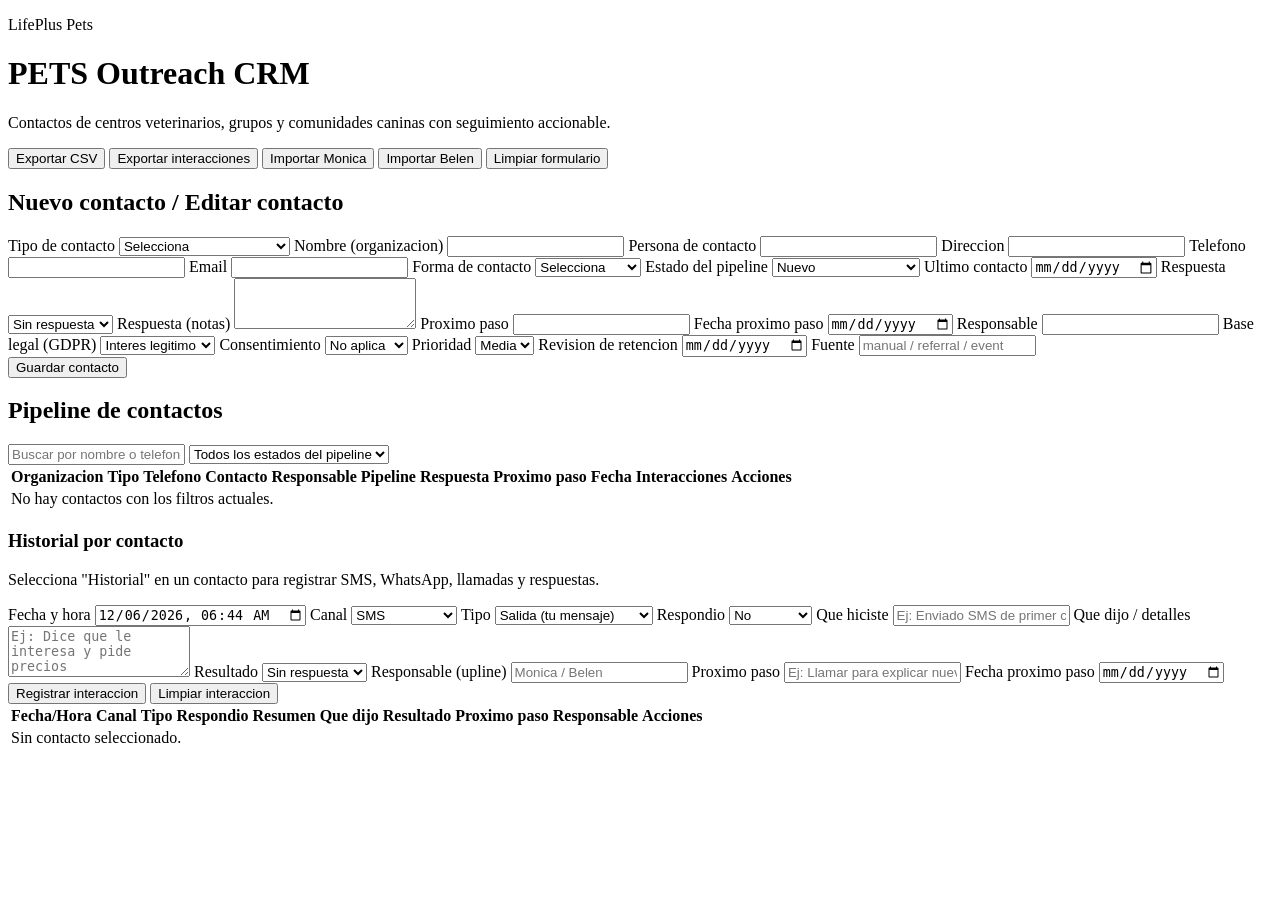
==== crm/index.html @ 95fd9d4e "feat: add Monica/Belen upline imports to CRM" ====
<!doctype html>
<html lang="es">
  <head>
    <meta charset="UTF-8" />
    <meta name="viewport" content="width=device-width, initial-scale=1.0" />
    <title>PETS Outreach CRM</title>
    <link rel="stylesheet" href="./styles.css" />
  </head>
  <body>
    <header class="hero">
      <p class="eyebrow">LifePlus Pets</p>
      <h1>PETS Outreach CRM</h1>
      <p class="subtitle">
        Contactos de centros veterinarios, grupos y comunidades caninas con
        seguimiento accionable.
      </p>
      <div class="hero-actions">
        <button id="exportCsvBtn" class="btn btn-primary">Exportar CSV</button>
        <button id="exportInteractionsBtn" class="btn btn-secondary">
          Exportar interacciones
        </button>
        <button id="importMonicaBtn" class="btn btn-secondary">
          Importar Monica
        </button>
        <button id="importBelenBtn" class="btn btn-secondary">
          Importar Belen
        </button>
        <button id="clearFormBtn" class="btn btn-secondary" type="button">
          Limpiar formulario
        </button>
      </div>
    </header>

    <main class="layout">
      <section class="card">
        <h2>Nuevo contacto / Editar contacto</h2>
        <form id="contactForm" class="form-grid">
          <input type="hidden" id="recordId" />

          <label>
            Tipo de contacto
            <select id="contactType" required>
              <option value="">Selecciona</option>
              <option value="veterinary_clinic">Centro veterinario</option>
              <option value="dog_community">Grupo/comunidad canina</option>
              <option value="trainer">Adiestrador</option>
              <option value="breeder">Criador</option>
              <option value="pet_store">Tienda de mascotas</option>
              <option value="other">Otro</option>
            </select>
          </label>

          <label>
            Nombre (organizacion)
            <input id="organizationName" required />
          </label>

          <label>
            Persona de contacto
            <input id="contactName" />
          </label>

          <label>
            Direccion
            <input id="address" required />
          </label>

          <label>
            Telefono
            <input id="phone" required />
          </label>

          <label>
            Email
            <input id="email" type="email" />
          </label>

          <label>
            Forma de contacto
            <select id="preferredContactMethod" required>
              <option value="">Selecciona</option>
              <option value="phone">Telefono</option>
              <option value="email">Email</option>
              <option value="whatsapp">WhatsApp</option>
              <option value="instagram_dm">Instagram DM</option>
              <option value="in_person">Presencial</option>
            </select>
          </label>

          <label>
            Estado del pipeline
            <select id="pipelineStage" required>
              <option value="nuevo">Nuevo</option>
              <option value="intento_1_enviado">Intento 1 enviado</option>
              <option value="intento_2_enviado">Intento 2 enviado</option>
              <option value="conversacion_abierta">Conversacion abierta</option>
              <option value="interesado">Interesado</option>
              <option value="propuesta_enviada">Propuesta enviada</option>
              <option value="en_negociacion">En negociacion</option>
              <option value="ganado">Ganado</option>
              <option value="perdido">Perdido</option>
              <option value="en_nurture">En nurture</option>
            </select>
          </label>

          <label>
            Ultimo contacto
            <input id="lastContactDate" type="date" />
          </label>

          <label>
            Respuesta
            <select id="responseStatus" required>
              <option value="sin_respuesta">Sin respuesta</option>
              <option value="interesado">Interesado</option>
              <option value="no_interesado">No interesado</option>
              <option value="recontactar">Recontactar</option>
              <option value="referido">Referido</option>
            </select>
          </label>

          <label class="full-width">
            Respuesta (notas)
            <textarea id="responseNotes" rows="3"></textarea>
          </label>

          <label>
            Proximo paso
            <input id="nextStep" required />
          </label>

          <label>
            Fecha proximo paso
            <input id="nextStepDue" type="date" />
          </label>

          <label>
            Responsable
            <input id="owner" />
          </label>

          <label>
            Base legal (GDPR)
            <select id="legalBasis">
              <option value="interes_legitimo">Interes legitimo</option>
              <option value="precontractual">Precontractual</option>
              <option value="consentimiento">Consentimiento</option>
            </select>
          </label>

          <label>
            Consentimiento
            <select id="consentStatus">
              <option value="no_aplica">No aplica</option>
              <option value="pendiente">Pendiente</option>
              <option value="otorgado">Otorgado</option>
              <option value="retirado">Retirado</option>
            </select>
          </label>

          <label>
            Prioridad
            <select id="priority">
              <option value="high">Alta</option>
              <option value="medium" selected>Media</option>
              <option value="low">Baja</option>
            </select>
          </label>

          <label>
            Revision de retencion
            <input id="retentionReviewAt" type="date" />
          </label>

          <label>
            Fuente
            <input id="source" placeholder="manual / referral / event" />
          </label>

          <div class="full-width">
            <button class="btn btn-primary" type="submit">
              Guardar contacto
            </button>
          </div>
        </form>
      </section>

      <section class="card">
        <div class="table-header">
          <h2>Pipeline de contactos</h2>
          <div class="filters">
            <input id="searchInput" placeholder="Buscar por nombre o telefono" />
            <select id="statusFilter">
              <option value="">Todos los estados del pipeline</option>
              <option value="nuevo">Nuevo</option>
              <option value="intento_1_enviado">Intento 1 enviado</option>
              <option value="intento_2_enviado">Intento 2 enviado</option>
              <option value="conversacion_abierta">Conversacion abierta</option>
              <option value="interesado">Interesado</option>
              <option value="propuesta_enviada">Propuesta enviada</option>
              <option value="en_negociacion">En negociacion</option>
              <option value="ganado">Ganado</option>
              <option value="perdido">Perdido</option>
              <option value="en_nurture">En nurture</option>
            </select>
          </div>
        </div>

        <div class="table-wrap">
          <table>
            <thead>
              <tr>
                <th>Organizacion</th>
                <th>Tipo</th>
                <th>Telefono</th>
                <th>Contacto</th>
                <th>Responsable</th>
                <th>Pipeline</th>
                <th>Respuesta</th>
                <th>Proximo paso</th>
                <th>Fecha</th>
                <th>Interacciones</th>
                <th>Acciones</th>
              </tr>
            </thead>
            <tbody id="contactsTableBody"></tbody>
          </table>
        </div>

        <section id="historyPanel" class="history-panel">
          <h3>Historial por contacto</h3>
          <p id="historyContactMeta" class="history-meta">
            Selecciona "Historial" en un contacto para registrar SMS,
            WhatsApp, llamadas y respuestas.
          </p>

          <form id="interactionForm" class="form-grid">
            <label>
              Fecha y hora
              <input id="interactionAt" type="datetime-local" required />
            </label>

            <label>
              Canal
              <select id="interactionChannel" required>
                <option value="sms">SMS</option>
                <option value="whatsapp">WhatsApp</option>
                <option value="phone_call">Llamada</option>
                <option value="email">Email</option>
                <option value="instagram_dm">Instagram DM</option>
                <option value="in_person">Presencial</option>
                <option value="other">Otro</option>
              </select>
            </label>

            <label>
              Tipo
              <select id="interactionType" required>
                <option value="outbound">Salida (tu mensaje)</option>
                <option value="inbound">Entrada (su respuesta)</option>
                <option value="note">Nota interna</option>
              </select>
            </label>

            <label>
              Respondio
              <select id="interactionResponded">
                <option value="no">No</option>
                <option value="si">Si</option>
                <option value="pendiente">Pendiente</option>
              </select>
            </label>

            <label class="full-width">
              Que hiciste
              <input
                id="interactionSummary"
                placeholder="Ej: Enviado SMS de primer contacto"
                required
              />
            </label>

            <label class="full-width">
              Que dijo / detalles
              <textarea
                id="interactionSaid"
                rows="3"
                placeholder="Ej: Dice que le interesa y pide precios"
              ></textarea>
            </label>

            <label>
              Resultado
              <select id="interactionResult">
                <option value="sin_respuesta">Sin respuesta</option>
                <option value="interesado">Interesado</option>
                <option value="no_interesado">No interesado</option>
                <option value="recontactar">Recontactar</option>
                <option value="referido">Referido</option>
                <option value="cita_llamada">Cita llamada</option>
              </select>
            </label>

            <label>
              Responsable (upline)
              <input id="interactionOwner" placeholder="Monica / Belen" />
            </label>

            <label class="full-width">
              Proximo paso
              <input
                id="interactionNextStep"
                placeholder="Ej: Llamar para explicar nueva linea Pets"
              />
            </label>

            <label>
              Fecha proximo paso
              <input id="interactionNextDue" type="date" />
            </label>

            <div class="full-width history-actions">
              <button class="btn btn-primary" type="submit">
                Registrar interaccion
              </button>
              <button
                id="clearInteractionFormBtn"
                class="btn btn-secondary"
                type="button"
              >
                Limpiar interaccion
              </button>
            </div>
          </form>

          <div class="history-list-wrap">
            <table>
              <thead>
                <tr>
                  <th>Fecha/Hora</th>
                  <th>Canal</th>
                  <th>Tipo</th>
                  <th>Respondio</th>
                  <th>Resumen</th>
                  <th>Que dijo</th>
                  <th>Resultado</th>
                  <th>Proximo paso</th>
                  <th>Responsable</th>
                  <th>Acciones</th>
                </tr>
              </thead>
              <tbody id="interactionsTableBody">
                <tr>
                  <td colspan="10">Sin contacto seleccionado.</td>
                </tr>
              </tbody>
            </table>
          </div>
        </section>
      </section>
    </main>

    <script src="./app.js"></script>
  </body>
</html>
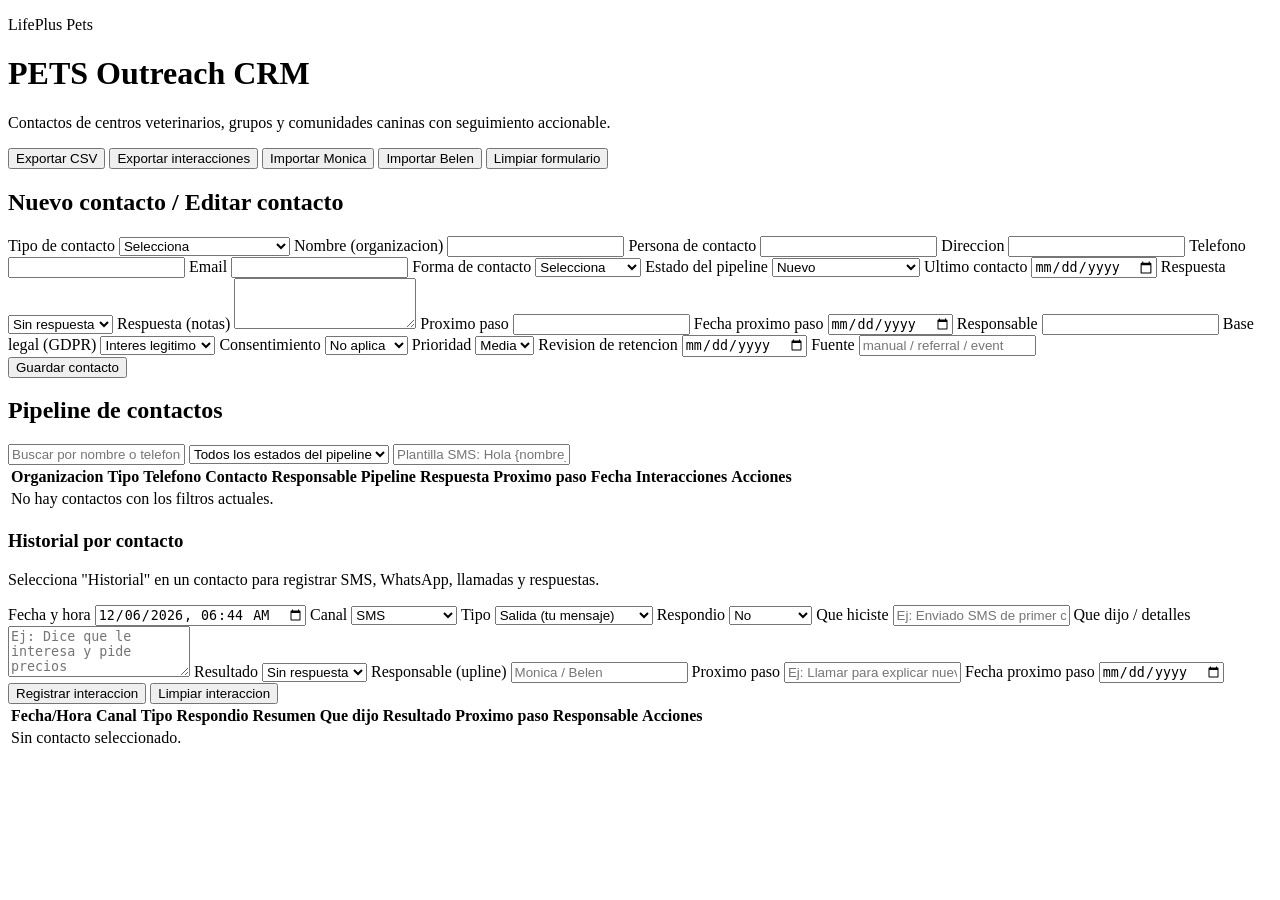
==== commit 3a065d45: "feat(crm): default SMS template and short-name formatting" ====
--- a/crm/index.html
+++ b/crm/index.html
@@ -203,6 +203,10 @@
               <option value="perdido">Perdido</option>
               <option value="en_nurture">En nurture</option>
             </select>
+            <input
+              id="smsTemplateInput"
+              placeholder="Plantilla SMS: Hola {nombre_corto}, Peter y Maika de LifePlus..."
+            />
           </div>
         </div>
 
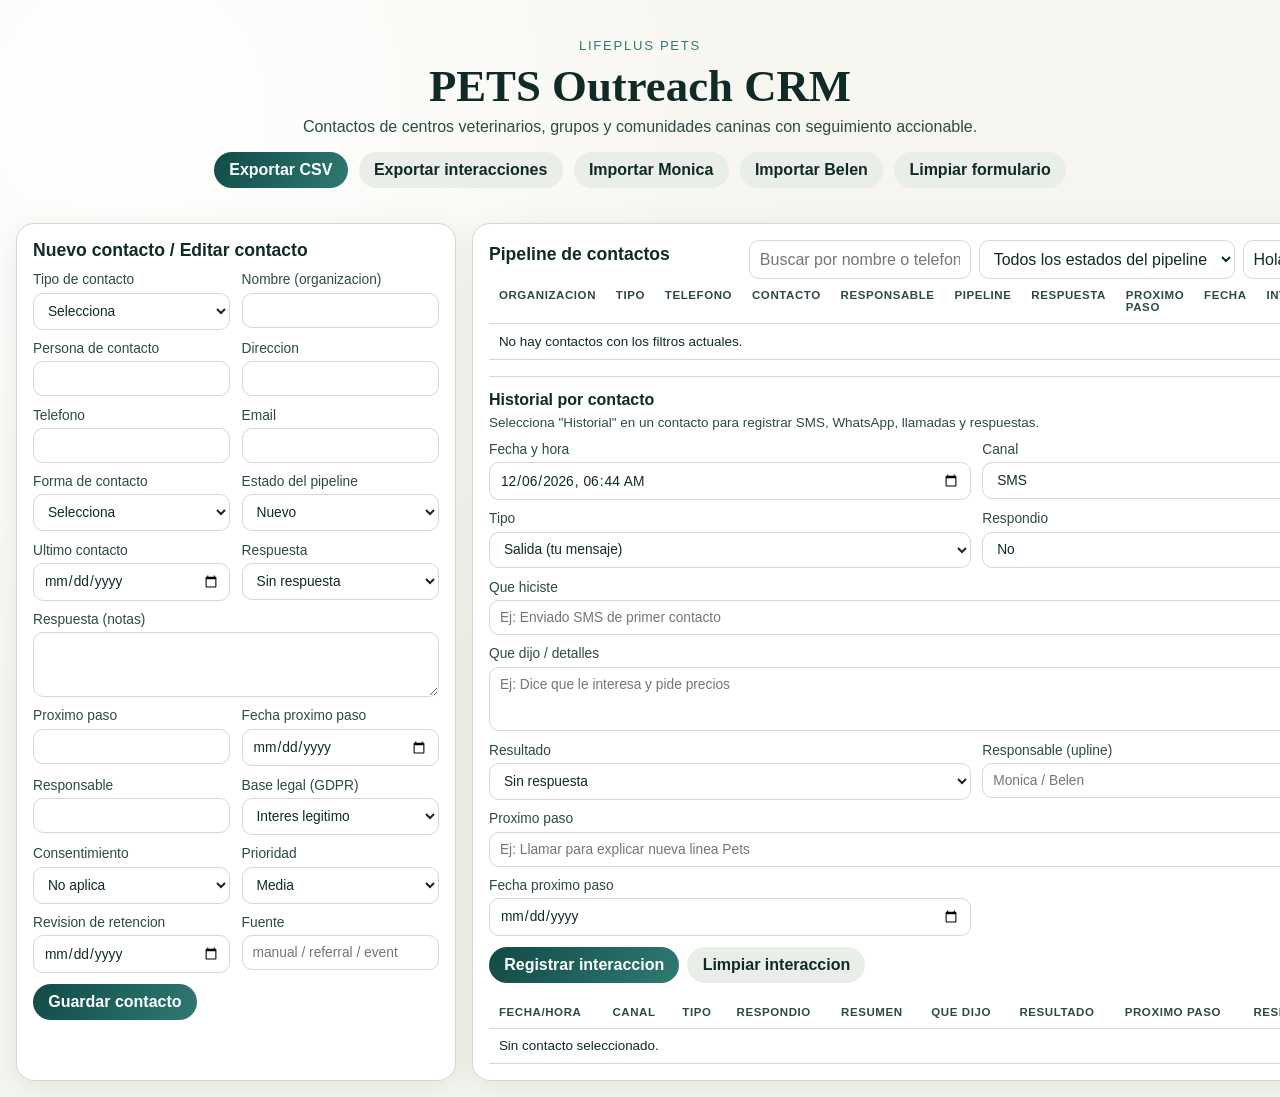
==== commit e6010c06: "feat(crm): fix scroll reset, merge server/local data, add SMS sent indicator - Preserve scroll posit" ====
--- a/crm/index.html
+++ b/crm/index.html
@@ -186,6 +186,7 @@
       </section>
 
       <section class="card">
+        <div id="smsStatsBar" style="display:none;background:#d1fae5;color:#065f46;padding:6px 12px;border-radius:6px;font-size:0.85rem;font-weight:600;margin-bottom:8px;"></div>
         <div class="table-header">
           <h2>Pipeline de contactos</h2>
           <div class="filters">
@@ -205,7 +206,7 @@
             </select>
             <input
               id="smsTemplateInput"
-              placeholder="Plantilla SMS: Hola {nombre_corto}, Peter y Maika de LifePlus..."
+              placeholder="Plantilla SMS: Hola {nombre_corto}, somos Peter y Maika de LifePlus..."
             />
           </div>
         </div>
--- a/crm/styles.css
+++ b/crm/styles.css
@@ -0,0 +1,278 @@
+@import url("https://fonts.googleapis.com/css2?family=Space+Grotesk:wght@400;500;700&family=Fraunces:opsz,wght@9..144,600&display=swap");
+
+:root {
+  --bg: #f6f5ef;
+  --ink: #102a27;
+  --ink-soft: #2d4a46;
+  --brand: #114b46;
+  --brand-2: #2f7a72;
+  --accent: #d95f87;
+  --lime: #9bcf3c;
+  --line: #d7d8ce;
+  --card: #ffffff;
+}
+
+* {
+  box-sizing: border-box;
+}
+
+body {
+  margin: 0;
+  font-family: "Space Grotesk", sans-serif;
+  background: radial-gradient(circle at 10% 10%, #ffffff 0%, var(--bg) 45%),
+    linear-gradient(120deg, #eef3e5 0%, #f7f0ea 100%);
+  color: var(--ink);
+}
+
+.hero {
+  padding: 2.4rem 1.2rem 1.2rem;
+  text-align: center;
+}
+
+.eyebrow {
+  margin: 0;
+  font-size: 0.82rem;
+  text-transform: uppercase;
+  letter-spacing: 0.13em;
+  color: var(--brand-2);
+}
+
+h1 {
+  font-family: "Fraunces", serif;
+  margin: 0.4rem 0;
+  font-size: clamp(1.9rem, 4vw, 2.8rem);
+}
+
+.subtitle {
+  margin: 0 auto;
+  max-width: 860px;
+  color: var(--ink-soft);
+}
+
+.hero-actions {
+  margin-top: 1rem;
+  display: flex;
+  gap: 0.7rem;
+  justify-content: center;
+  flex-wrap: wrap;
+}
+
+.layout {
+  max-width: 1280px;
+  margin: 0 auto;
+  padding: 1rem;
+  display: grid;
+  gap: 1rem;
+  grid-template-columns: 1fr;
+}
+
+@media (min-width: 1100px) {
+  .layout {
+    grid-template-columns: 440px 1fr;
+  }
+}
+
+.card {
+  background: var(--card);
+  border: 1px solid var(--line);
+  border-radius: 18px;
+  box-shadow: 0 6px 30px rgba(25, 52, 48, 0.08);
+  padding: 1rem;
+}
+
+h2 {
+  margin-top: 0;
+  margin-bottom: 0.7rem;
+  font-size: 1.1rem;
+}
+
+.form-grid {
+  display: grid;
+  grid-template-columns: 1fr 1fr;
+  gap: 0.7rem;
+}
+
+.full-width {
+  grid-column: 1 / -1;
+}
+
+label {
+  display: flex;
+  flex-direction: column;
+  gap: 0.34rem;
+  font-size: 0.86rem;
+  color: var(--ink-soft);
+}
+
+input,
+select,
+textarea,
+button {
+  font: inherit;
+}
+
+input,
+select,
+textarea {
+  border: 1px solid var(--line);
+  border-radius: 10px;
+  padding: 0.56rem 0.62rem;
+  background: #fff;
+  color: var(--ink);
+}
+
+textarea {
+  resize: vertical;
+}
+
+.btn {
+  border-radius: 999px;
+  padding: 0.56rem 0.95rem;
+  border: 0;
+  cursor: pointer;
+  font-weight: 600;
+}
+
+.btn-primary {
+  background: linear-gradient(120deg, var(--brand) 0%, var(--brand-2) 100%);
+  color: #fff;
+}
+
+.btn-secondary {
+  background: #e9eee8;
+  color: var(--ink);
+}
+
+.table-header {
+  display: flex;
+  justify-content: space-between;
+  gap: 0.7rem;
+  align-items: center;
+  flex-wrap: wrap;
+}
+
+.filters {
+  display: flex;
+  gap: 0.5rem;
+  flex-wrap: wrap;
+}
+
+.table-wrap {
+  overflow-x: auto;
+}
+
+table {
+  width: 100%;
+  border-collapse: collapse;
+  min-width: 920px;
+}
+
+th,
+td {
+  padding: 0.62rem;
+  border-bottom: 1px solid var(--line);
+  font-size: 0.84rem;
+  text-align: left;
+  vertical-align: top;
+}
+
+th {
+  text-transform: uppercase;
+  letter-spacing: 0.05em;
+  font-size: 0.72rem;
+  color: var(--ink-soft);
+}
+
+.status-pill {
+  padding: 0.18rem 0.5rem;
+  border-radius: 999px;
+  font-size: 0.72rem;
+  display: inline-block;
+}
+
+.status-nuevo {
+  background: #f3f3f0;
+}
+
+.status-intento_1_enviado {
+  background: #edf4fb;
+}
+
+.status-intento_2_enviado {
+  background: #e3ecfb;
+}
+
+.status-conversacion_abierta {
+  background: #ddf4e8;
+}
+
+.status-interesado {
+  background: #d8edf9;
+}
+
+.status-propuesta_enviada {
+  background: #e9e6fb;
+}
+
+.status-en_negociacion {
+  background: #f9efdc;
+}
+
+.status-ganado {
+  background: #dff2d3;
+}
+
+.status-perdido {
+  background: #f8dfdf;
+}
+
+.status-en_nurture {
+  background: #f5f1dc;
+}
+
+.action-group {
+  display: flex;
+  gap: 0.35rem;
+}
+
+.mini {
+  border-radius: 7px;
+  border: 1px solid var(--line);
+  background: #fff;
+  padding: 0.25rem 0.5rem;
+  cursor: pointer;
+}
+
+.mini.sms-sent {
+  background: #059669;
+  color: #fff;
+  border-color: #059669;
+}
+
+.history-panel {
+  margin-top: 1rem;
+  border-top: 1px solid var(--line);
+  padding-top: 0.9rem;
+}
+
+.history-panel h3 {
+  margin: 0 0 0.35rem;
+  font-size: 1rem;
+}
+
+.history-meta {
+  margin: 0 0 0.75rem;
+  font-size: 0.84rem;
+  color: var(--ink-soft);
+}
+
+.history-actions {
+  display: flex;
+  gap: 0.5rem;
+  flex-wrap: wrap;
+}
+
+.history-list-wrap {
+  margin-top: 0.8rem;
+  overflow-x: auto;
+}
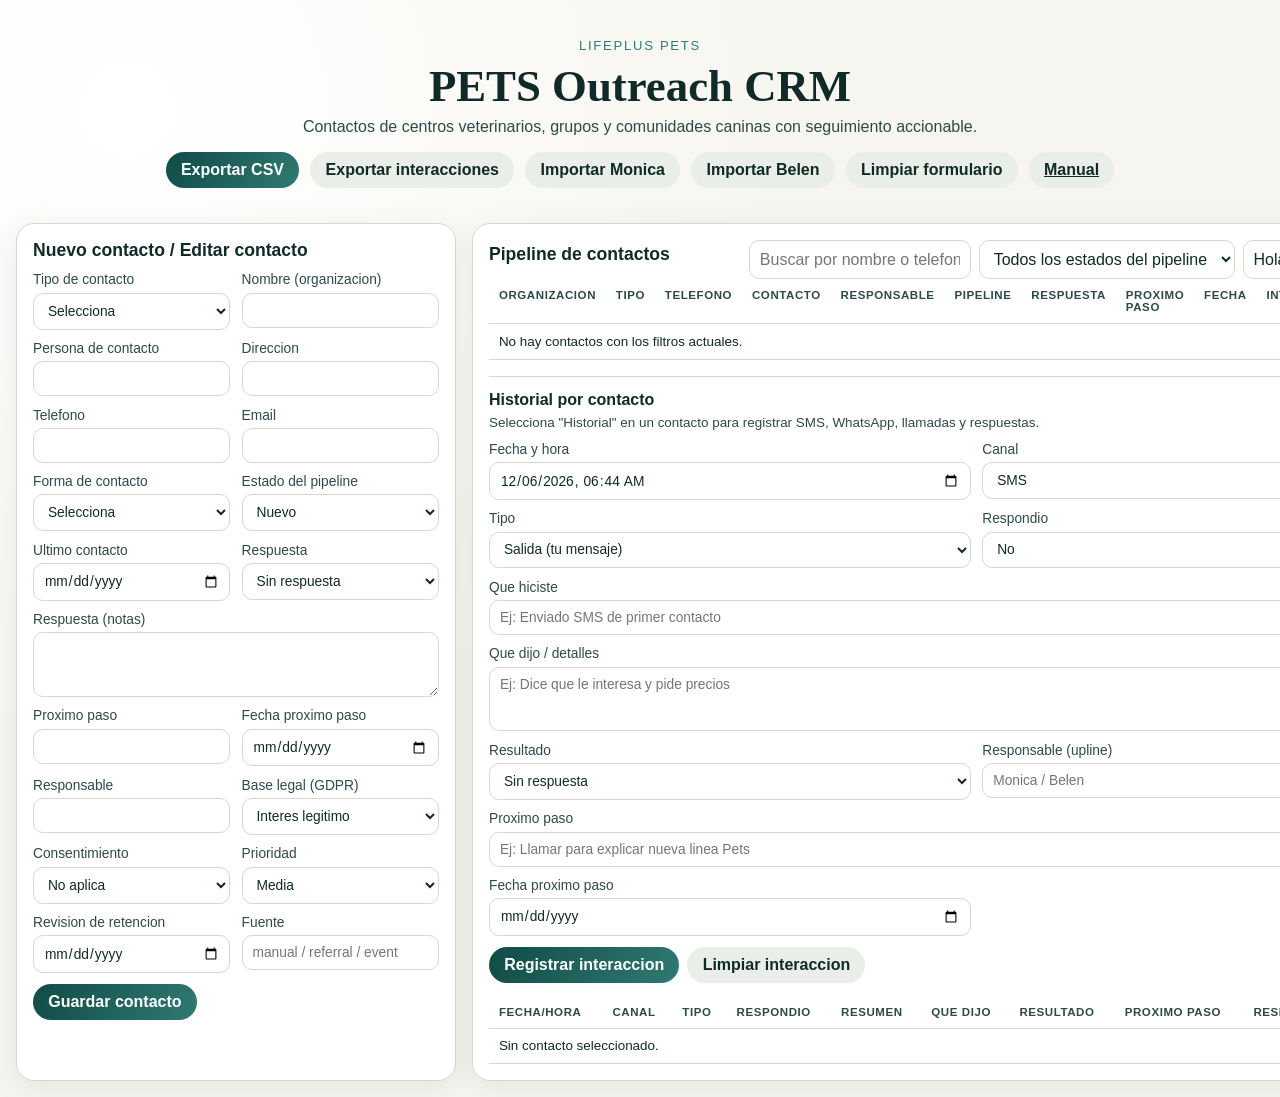
==== commit b1185e56: "feat(crm): SMS attempt dots per contact, user manual, remove global counter - SMS button shows ●/●●/" ====
--- a/crm/index.html
+++ b/crm/index.html
@@ -28,6 +28,7 @@
         <button id="clearFormBtn" class="btn btn-secondary" type="button">
           Limpiar formulario
         </button>
+        <a href="./manual.html" class="btn btn-secondary">Manual</a>
       </div>
     </header>
 
@@ -186,7 +187,6 @@
       </section>
 
       <section class="card">
-        <div id="smsStatsBar" style="display:none;background:#d1fae5;color:#065f46;padding:6px 12px;border-radius:6px;font-size:0.85rem;font-weight:600;margin-bottom:8px;"></div>
         <div class="table-header">
           <h2>Pipeline de contactos</h2>
           <div class="filters">
--- a/crm/styles.css
+++ b/crm/styles.css
@@ -249,6 +249,11 @@
   border-color: #059669;
 }
 
+.mini.sms-btn { font-weight: 600; }
+.mini.sms-1 { border-color: #059669; color: #059669; }
+.mini.sms-2 { border-color: #d97706; color: #d97706; }
+.mini.sms-3 { border-color: #dc2626; color: #dc2626; }
+
 .history-panel {
   margin-top: 1rem;
   border-top: 1px solid var(--line);
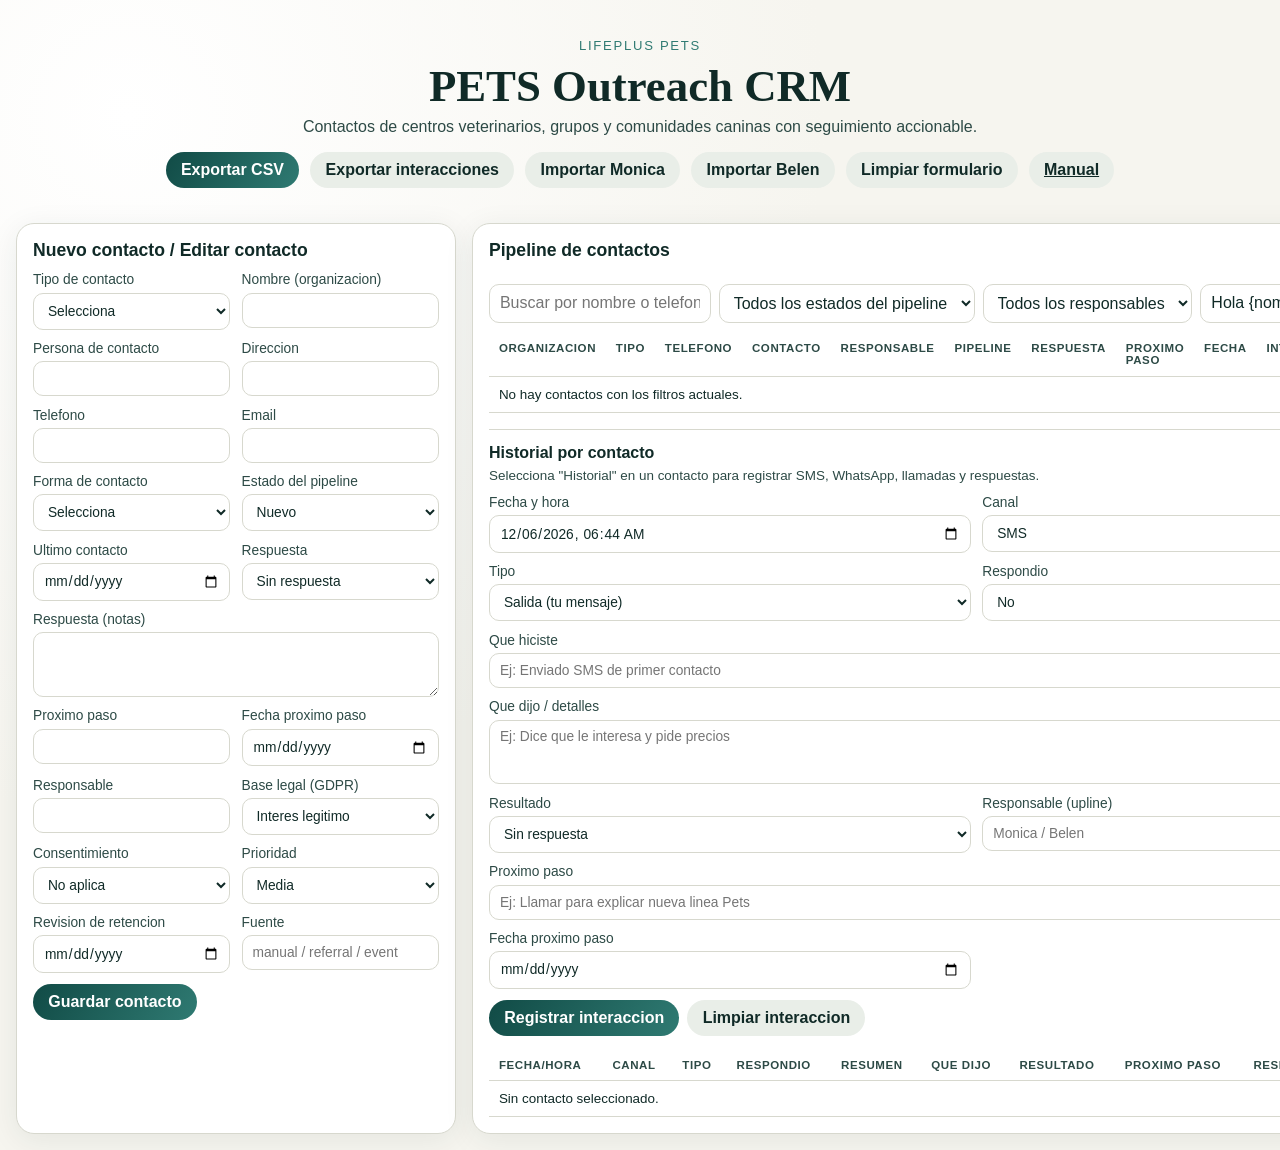
==== commit 7961e9bc: "feat(crm): add pipeline stats bar with response rate and overdue count Shows total contacts (filtere" ====
--- a/crm/index.html
+++ b/crm/index.html
@@ -204,12 +204,19 @@
               <option value="perdido">Perdido</option>
               <option value="en_nurture">En nurture</option>
             </select>
+            <select id="ownerFilter">
+              <option value="">Todos los responsables</option>
+              <option value="Monica">Monica</option>
+              <option value="Belen">Belen</option>
+            </select>
             <input
               id="smsTemplateInput"
               placeholder="Plantilla SMS: Hola {nombre_corto}, somos Peter y Maika de LifePlus..."
             />
           </div>
         </div>
+
+        <div id="pipelineStats" class="pipeline-stats"></div>
 
         <div class="table-wrap">
           <table>
--- a/crm/styles.css
+++ b/crm/styles.css
@@ -253,6 +253,7 @@
 .mini.sms-1 { border-color: #059669; color: #059669; }
 .mini.sms-2 { border-color: #d97706; color: #d97706; }
 .mini.sms-3 { border-color: #dc2626; color: #dc2626; }
+.mini.wa-btn { border-color: #25d366; color: #25d366; font-weight: 600; }
 
 .history-panel {
   margin-top: 1rem;
@@ -281,3 +282,65 @@
   margin-top: 0.8rem;
   overflow-x: auto;
 }
+
+.pipeline-stats {
+  display: flex;
+  gap: 0.5rem;
+  flex-wrap: wrap;
+  margin-bottom: 0.6rem;
+}
+
+.stat-pill {
+  background: #f3f3f0;
+  border-radius: 999px;
+  padding: 0.2rem 0.75rem;
+  font-size: 0.8rem;
+  color: var(--ink-soft);
+}
+
+.stat-pill.stat-ok { background: #d1fae5; color: #065f46; }
+.stat-pill.stat-warn { background: #fee2e2; color: #991b1b; }
+
+tr.overdue td {
+  background: #fff5f5;
+}
+
+tr.overdue td:nth-child(9) {
+  color: #dc2626;
+  font-weight: 600;
+}
+
+.sms-banner {
+  position: fixed;
+  bottom: 1.5rem;
+  left: 50%;
+  transform: translateX(-50%);
+  background: #fff;
+  border: 2px solid var(--brand);
+  border-radius: 14px;
+  box-shadow: 0 8px 32px rgba(17, 75, 70, 0.18);
+  padding: 1rem 1.4rem;
+  display: flex;
+  align-items: center;
+  gap: 1rem;
+  flex-wrap: wrap;
+  z-index: 9999;
+  max-width: 92vw;
+  animation: banner-in 0.2s ease;
+}
+
+@keyframes banner-in {
+  from { opacity: 0; transform: translateX(-50%) translateY(12px); }
+  to   { opacity: 1; transform: translateX(-50%) translateY(0); }
+}
+
+.sms-banner-text {
+  font-size: 0.95rem;
+  color: var(--ink);
+}
+
+.sms-banner-actions {
+  display: flex;
+  gap: 0.5rem;
+  flex-wrap: wrap;
+}
